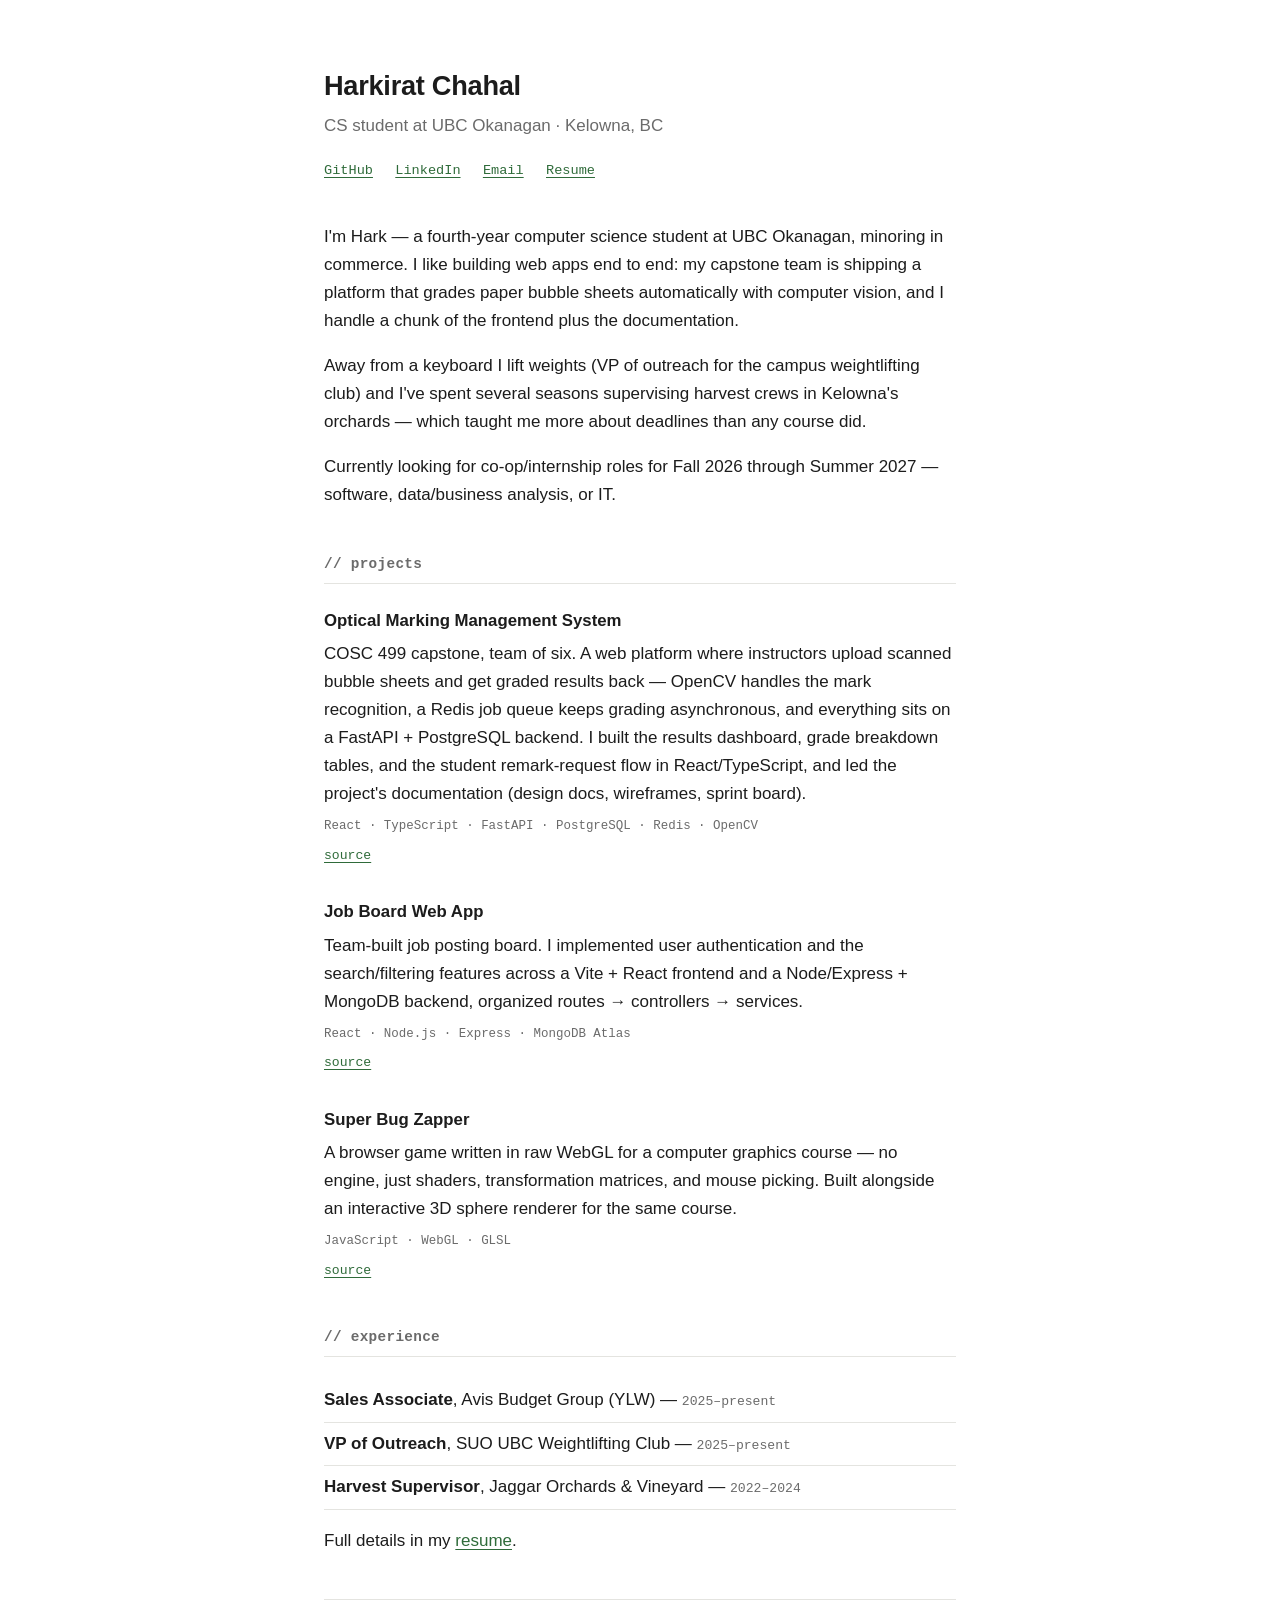
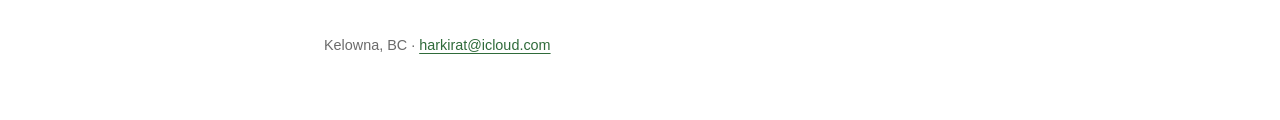
==== index.html @ ac201d3d "Update File Structure" ====
<!DOCTYPE html>
<html lang="en">
<head>
  <meta charset="UTF-8">
  <meta name="viewport" content="width=device-width, initial-scale=1.0">
  <title>Harkirat Chahal</title>
  <meta name="description" content="Harkirat Chahal — computer science student at UBC Okanagan. Projects, experience, and contact.">
  <link rel="stylesheet" href="style.css">
</head>
<body>
  <main>
    <header>
      <h1>Harkirat Chahal</h1>
      <p class="tagline">CS student at UBC Okanagan · Kelowna, BC</p>
      <nav class="links">
        <a href="https://github.com/harkirat-c">GitHub</a>
        <a href="https://www.linkedin.com/in/harkirat-chahal/">LinkedIn</a>
        <a href="mailto:harkirat@icloud.com">Email</a>
        <a href="Harkirat_Chahal_Resume.pdf">Resume</a>
      </nav>
    </header>

    <section id="about">
      <p>
        I'm Hark — a fourth-year computer science student at UBC Okanagan, minoring in
        commerce. I like building web apps end to end: my capstone team is shipping a
        platform that grades paper bubble sheets automatically with computer vision,
        and I handle a chunk of the frontend plus the documentation.
      </p>
      <p>
        Away from a keyboard I lift weights (VP of outreach for the campus weightlifting
        club) and I've spent several seasons supervising harvest crews in Kelowna's
        orchards — which taught me more about deadlines than any course did.
      </p>
      <p>
        Currently looking for co-op/internship roles for Fall 2026 through Summer 2027 —
        software, data/business analysis, or IT.
      </p>
    </section>

    <section id="projects">
      <h2>// projects</h2>

      <article class="project">
        <h3>Optical Marking Management System</h3>
        <p>
          COSC 499 capstone, team of six. A web platform where instructors upload scanned
          bubble sheets and get graded results back — OpenCV handles the mark recognition,
          a Redis job queue keeps grading asynchronous, and everything sits on a FastAPI +
          PostgreSQL backend. I built the results dashboard, grade breakdown tables, and
          the student remark-request flow in React/TypeScript, and led the project's
          documentation (design docs, wireframes, sprint board).
        </p>
        <p class="tags">React · TypeScript · FastAPI · PostgreSQL · Redis · OpenCV</p>
        <p class="plink"><a href="https://github.com/harkirat-c/REPO">source</a></p>
      </article>

      <article class="project">
        <h3>Job Board Web App</h3>
        <p>
          Team-built job posting board. I implemented user authentication and the
          search/filtering features across a Vite + React frontend and a Node/Express +
          MongoDB backend, organized routes → controllers → services.
        </p>
        <p class="tags">React · Node.js · Express · MongoDB Atlas</p>
        <p class="plink"><a href="https://github.com/harkirat-c/REPO">source</a></p>
      </article>

      <article class="project">
        <h3>Super Bug Zapper</h3>
        <p>
          A browser game written in raw WebGL for a computer graphics course — no engine,
          just shaders, transformation matrices, and mouse picking. Built alongside an
          interactive 3D sphere renderer for the same course.
        </p>
        <p class="tags">JavaScript · WebGL · GLSL</p>
        <p class="plink"><a href="https://github.com/harkirat-c/REPO">source</a></p>
      </article>
    </section>

    <section id="experience">
      <h2>// experience</h2>
      <ul class="jobs">
        <li><span class="role">Sales Associate</span>, Avis Budget Group (YLW) — <span class="when">2025–present</span></li>
        <li><span class="role">VP of Outreach</span>, SUO UBC Weightlifting Club — <span class="when">2025–present</span></li>
        <li><span class="role">Harvest Supervisor</span>, Jaggar Orchards &amp; Vineyard — <span class="when">2022–2024</span></li>
      </ul>
      <p>Full details in my <a href="Harkirat_Chahal_Resume.pdf">resume</a>.</p>
    </section>

    <footer>
      <p>Kelowna, BC · <a href="mailto:harkirat@icloud.com">harkirat@icloud.com</a></p>
    </footer>
  </main>
</body>
</html>
---- style.css ----
:root {
  --ink: #1c1c1c;
  --muted: #6b6b6b;
  --accent: #2f6b3a;
  --rule: #e4e4e0;
  --mono: ui-monospace, "SF Mono", "Cascadia Code", Menlo, Consolas, monospace;
}

* { box-sizing: border-box; }

body {
  margin: 0;
  color: var(--ink);
  background: #fff;
  font: 17px/1.65 -apple-system, BlinkMacSystemFont, "Segoe UI", Roboto, Helvetica, Arial, sans-serif;
}

main {
  max-width: 42rem;
  margin: 0 auto;
  padding: 4rem 1.25rem 3rem;
}

header { margin-bottom: 2.5rem; }

h1 {
  font-size: 1.7rem;
  margin: 0 0 0.2rem;
  letter-spacing: -0.01em;
}

.tagline {
  color: var(--muted);
  margin: 0 0 0.9rem;
}

.links a {
  font-family: var(--mono);
  font-size: 0.85rem;
  margin-right: 1.1rem;
}

a {
  color: var(--accent);
  text-decoration-thickness: 1px;
  text-underline-offset: 3px;
}

a:hover { text-decoration-thickness: 2px; }

a:focus-visible {
  outline: 2px solid var(--accent);
  outline-offset: 2px;
}

section { margin-bottom: 2.75rem; }

h2 {
  font-family: var(--mono);
  font-size: 0.9rem;
  font-weight: 600;
  color: var(--muted);
  letter-spacing: 0.02em;
  border-bottom: 1px solid var(--rule);
  padding-bottom: 0.4rem;
  margin: 0 0 1.4rem;
}

.project { margin-bottom: 2rem; }

.project h3 {
  font-size: 1.05rem;
  margin: 0 0 0.35rem;
}

.project p { margin: 0 0 0.5rem; }

.tags {
  font-family: var(--mono);
  font-size: 0.78rem;
  color: var(--muted);
}

.plink { font-family: var(--mono); font-size: 0.82rem; }

.jobs {
  list-style: none;
  padding: 0;
  margin: 0 0 1rem;
}

.jobs li {
  padding: 0.45rem 0;
  border-bottom: 1px solid var(--rule);
}

.role { font-weight: 600; }

.when {
  color: var(--muted);
  font-family: var(--mono);
  font-size: 0.82rem;
}

footer {
  border-top: 1px solid var(--rule);
  padding-top: 1.25rem;
  color: var(--muted);
  font-size: 0.9rem;
}

@media (max-width: 480px) {
  main { padding-top: 2.5rem; }
  body { font-size: 16px; }
}
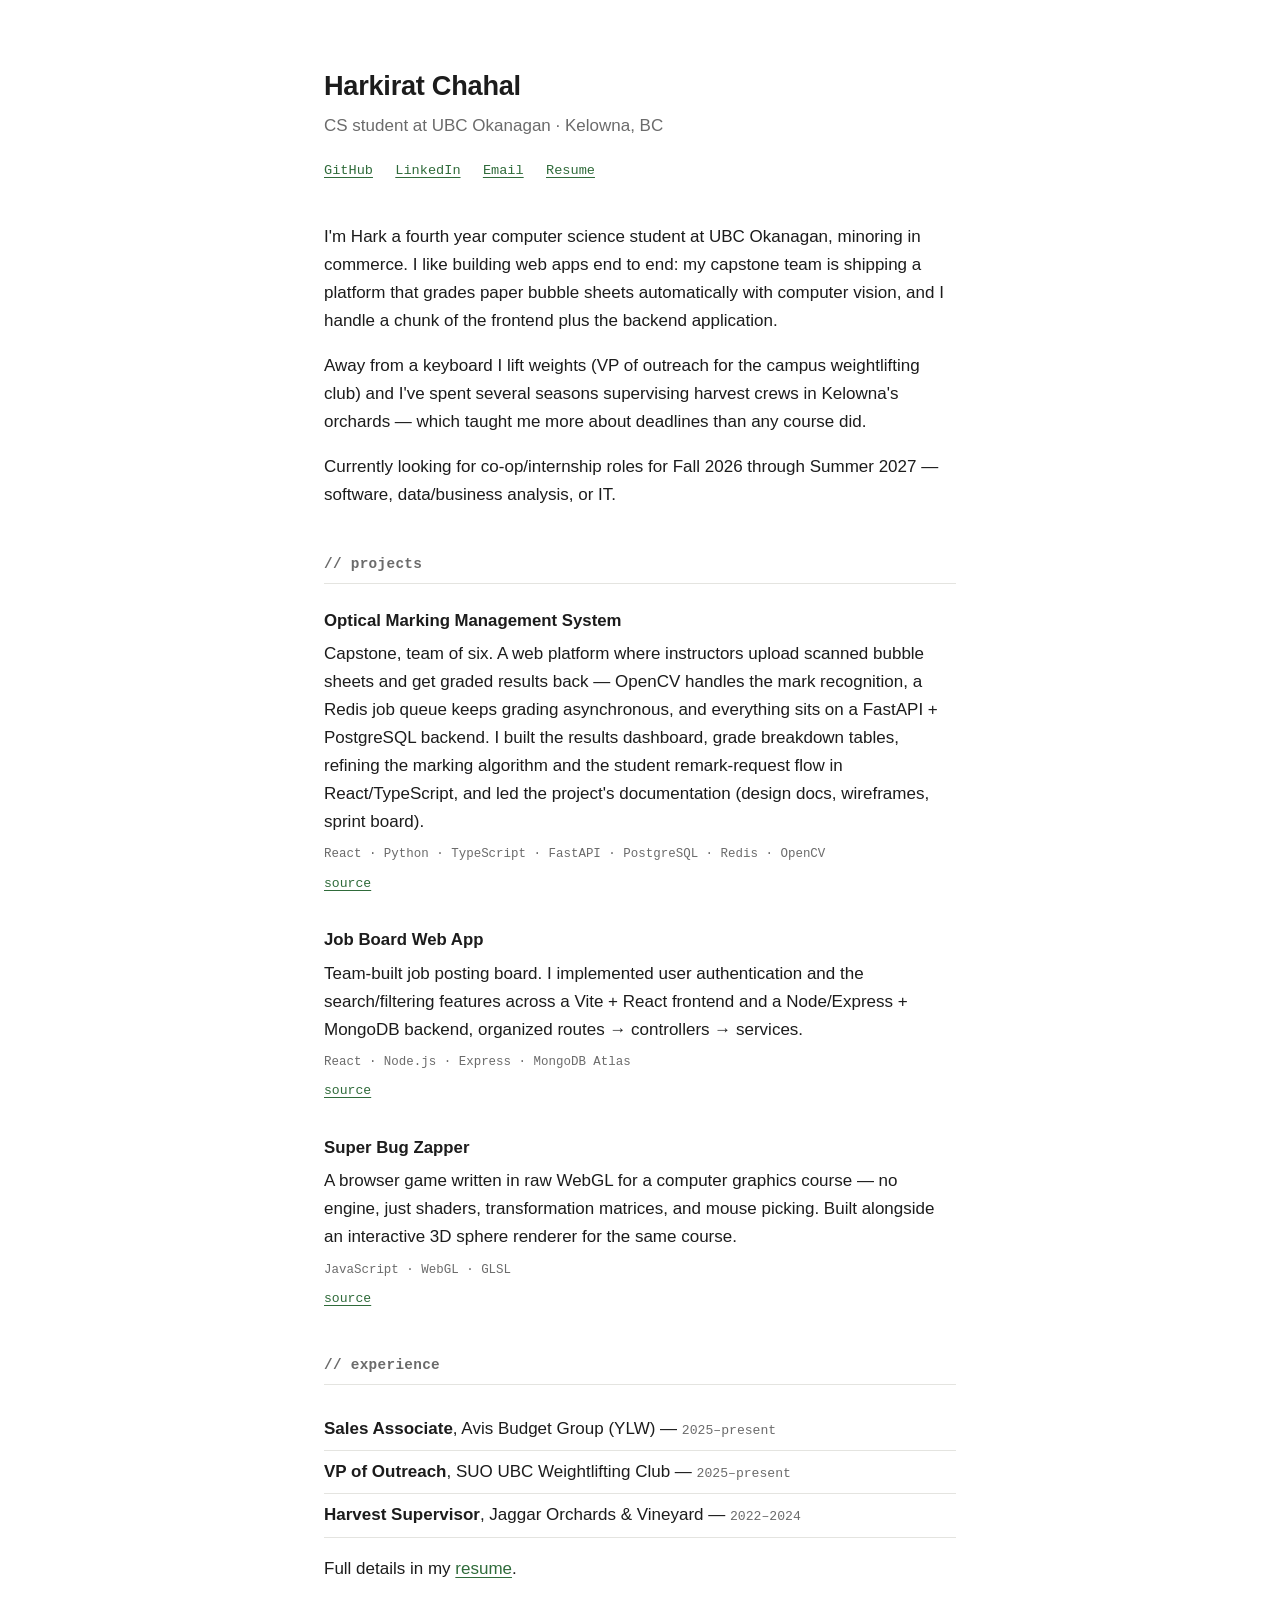
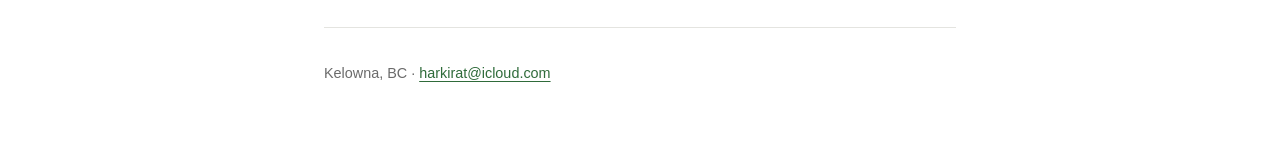
==== commit f712c159: "Refine index.html wording" ====
--- a/index.html
+++ b/index.html
@@ -22,10 +22,10 @@
 
     <section id="about">
       <p>
-        I'm Hark — a fourth-year computer science student at UBC Okanagan, minoring in
+        I'm Hark a fourth year computer science student at UBC Okanagan, minoring in
         commerce. I like building web apps end to end: my capstone team is shipping a
         platform that grades paper bubble sheets automatically with computer vision,
-        and I handle a chunk of the frontend plus the documentation.
+        and I handle a chunk of the frontend plus the backend application.
       </p>
       <p>
         Away from a keyboard I lift weights (VP of outreach for the campus weightlifting
@@ -44,14 +44,14 @@
       <article class="project">
         <h3>Optical Marking Management System</h3>
         <p>
-          COSC 499 capstone, team of six. A web platform where instructors upload scanned
+          Capstone, team of six. A web platform where instructors upload scanned
           bubble sheets and get graded results back — OpenCV handles the mark recognition,
           a Redis job queue keeps grading asynchronous, and everything sits on a FastAPI +
-          PostgreSQL backend. I built the results dashboard, grade breakdown tables, and
+          PostgreSQL backend. I built the results dashboard, grade breakdown tables, refining the marking algorithm and
           the student remark-request flow in React/TypeScript, and led the project's
           documentation (design docs, wireframes, sprint board).
         </p>
-        <p class="tags">React · TypeScript · FastAPI · PostgreSQL · Redis · OpenCV</p>
+        <p class="tags">React · Python · TypeScript · FastAPI · PostgreSQL · Redis · OpenCV</p>
         <p class="plink"><a href="https://github.com/harkirat-c/REPO">source</a></p>
       </article>
 
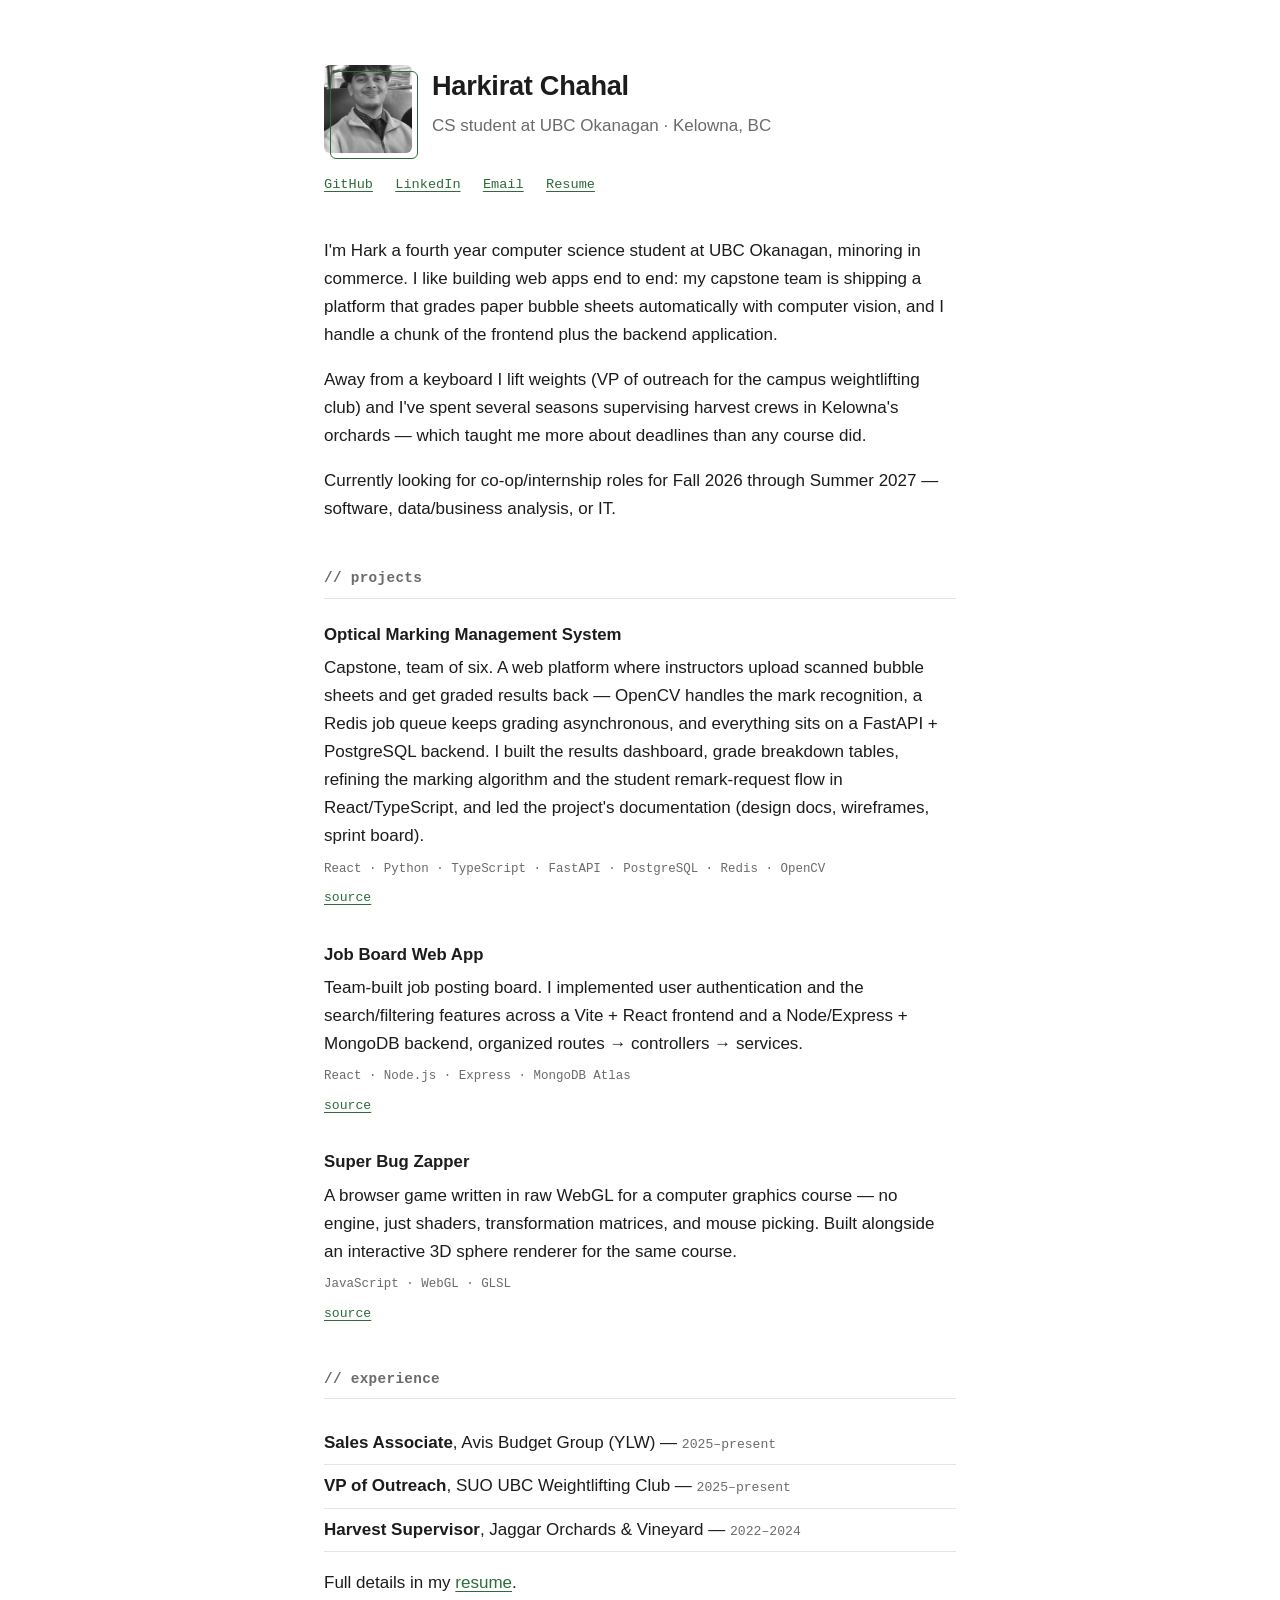
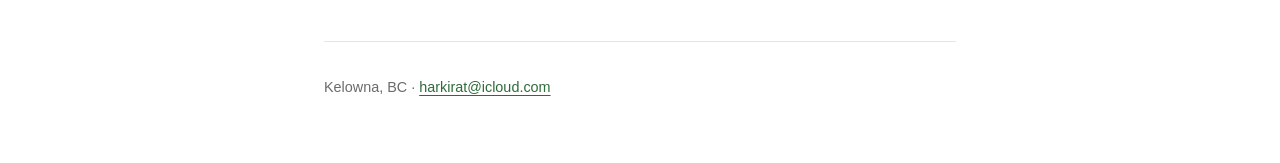
==== commit c6e90fed: "Add photo + styling" ====
--- a/index.html
+++ b/index.html
@@ -10,8 +10,15 @@
 <body>
   <main>
     <header>
-      <h1>Harkirat Chahal</h1>
-      <p class="tagline">CS student at UBC Okanagan · Kelowna, BC</p>
+      <div class="header-row">                   
+        <a href="#" class="pfp" aria-hidden="true" tabindex="-1"> 
+          <img src="linkedin-pic.jpeg" alt="Harkirat Chahal">       
+        </a>                                                      
+        <div>
+          <h1>Harkirat Chahal</h1>
+          <p class="tagline">CS student at UBC Okanagan · Kelowna, BC</p>
+        </div>                                                    <!-- new -->
+      </div> 
       <nav class="links">
         <a href="https://github.com/harkirat-c">GitHub</a>
         <a href="https://www.linkedin.com/in/harkirat-chahal/">LinkedIn</a>
--- a/style.css
+++ b/style.css
@@ -113,3 +113,48 @@
   main { padding-top: 2.5rem; }
   body { font-size: 16px; }
 }
+
+.header-row {
+  display: flex;
+  align-items: center;
+  gap: 1.25rem;
+  margin-bottom: 0.9rem;
+}
+
+.pfp {
+  flex-shrink: 0;
+  display: block;
+  position: relative;
+}
+
+.pfp img {
+  display: block;
+  width: 88px;
+  height: 88px;
+  object-fit: cover;
+  border-radius: 6px;
+  filter: grayscale(1);
+  transition: filter 0.35s ease, transform 0.35s ease;
+}
+
+.pfp::after {
+  content: "";
+  position: absolute;
+  inset: 0;
+  border: 1.5px solid var(--accent);
+  border-radius: 6px;
+  transform: translate(6px, 6px);
+  transition: transform 0.35s ease;
+  pointer-events: none;
+}
+
+.pfp:hover img { filter: grayscale(0); transform: translate(-2px, -2px); }
+.pfp:hover::after { transform: translate(3px, 3px); }
+
+@media (prefers-reduced-motion: reduce) {
+  .pfp img, .pfp::after { transition: none; }
+}
+
+@media (max-width: 480px) {
+  .pfp img { width: 72px; height: 72px; }
+}
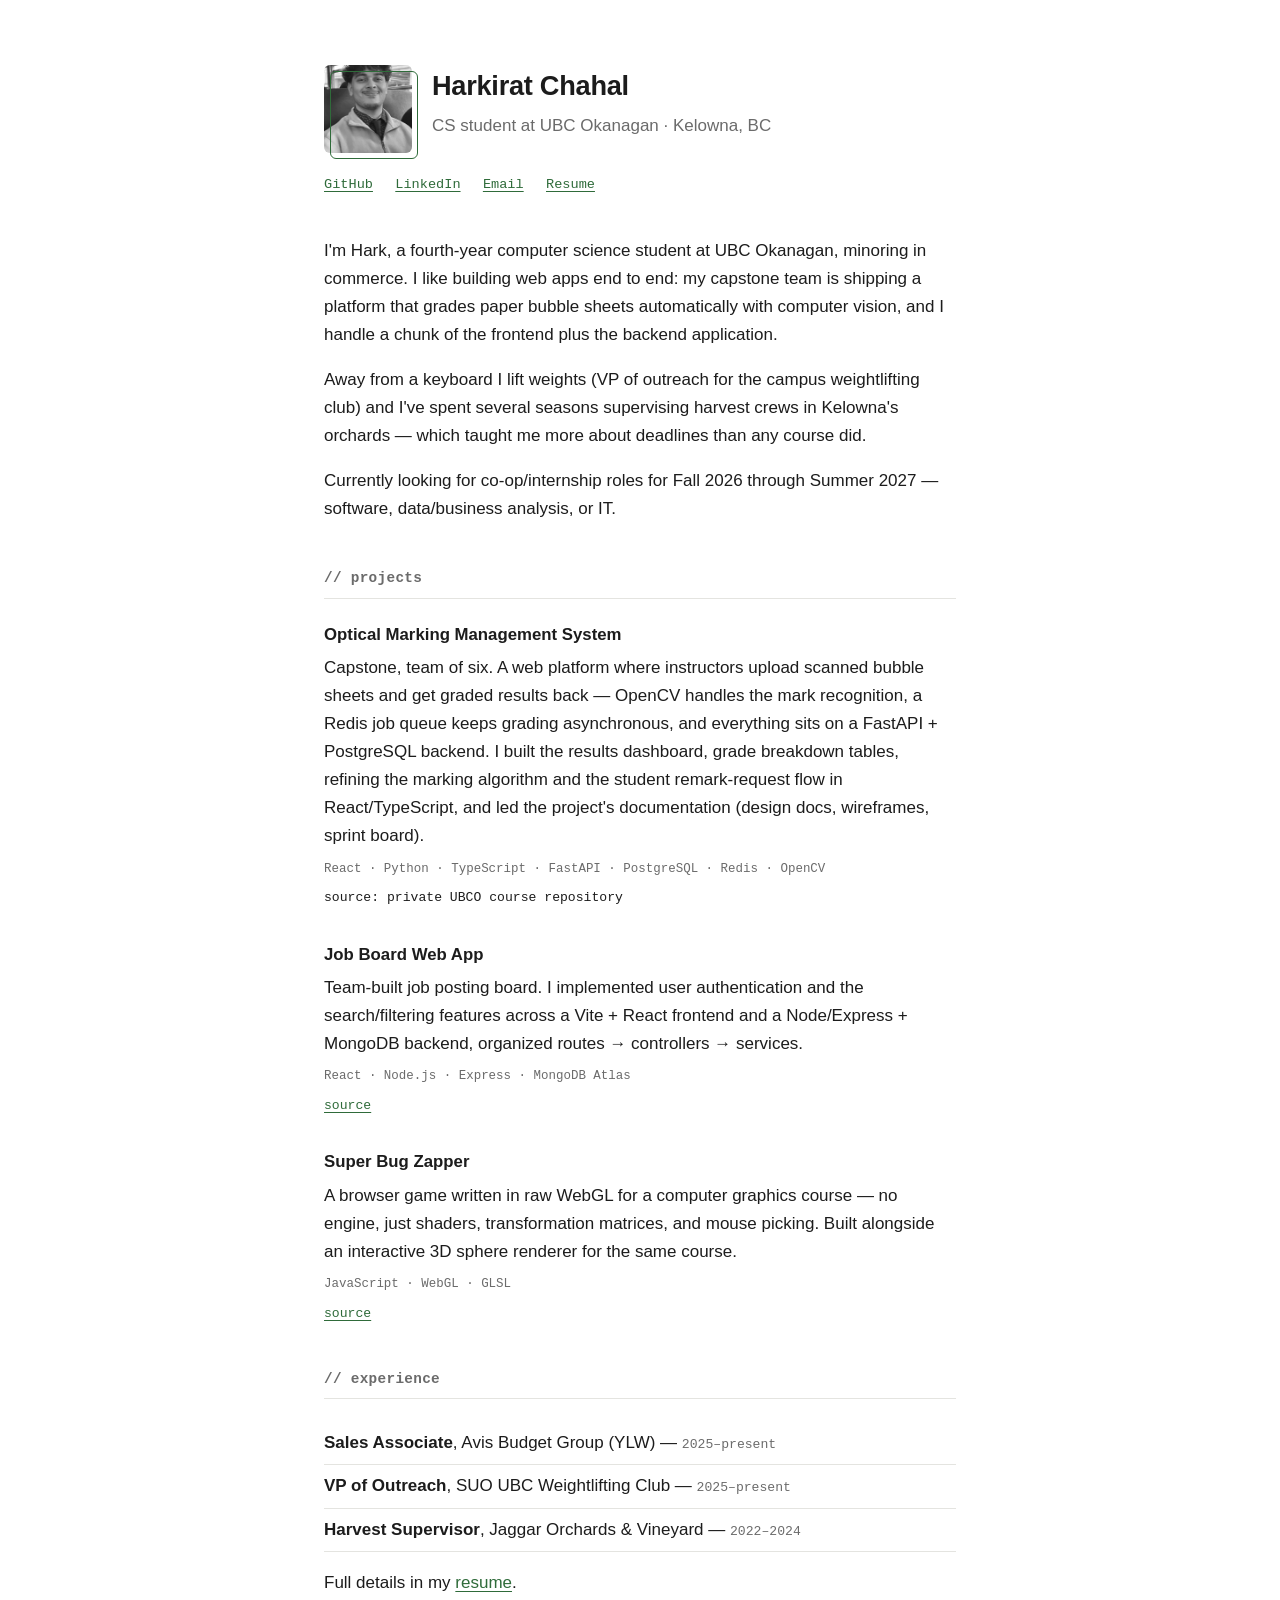
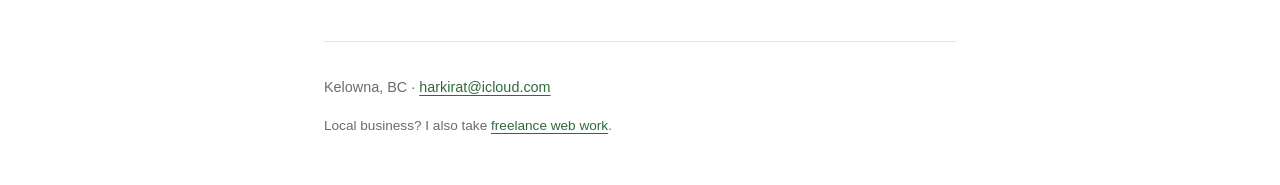
==== commit e5ebf05c: "Add freelance services page; fix dead project links - index.html: three project 'source' links point" ====
--- a/index.html
+++ b/index.html
@@ -29,7 +29,7 @@
 
     <section id="about">
       <p>
-        I'm Hark a fourth year computer science student at UBC Okanagan, minoring in
+        I'm Hark, a fourth-year computer science student at UBC Okanagan, minoring in
         commerce. I like building web apps end to end: my capstone team is shipping a
         platform that grades paper bubble sheets automatically with computer vision,
         and I handle a chunk of the frontend plus the backend application.
@@ -59,7 +59,7 @@
           documentation (design docs, wireframes, sprint board).
         </p>
         <p class="tags">React · Python · TypeScript · FastAPI · PostgreSQL · Redis · OpenCV</p>
-        <p class="plink"><a href="https://github.com/harkirat-c/REPO">source</a></p>
+        <p class="plink">source: private UBCO course repository</p>
       </article>
 
       <article class="project">
@@ -70,7 +70,7 @@
           MongoDB backend, organized routes → controllers → services.
         </p>
         <p class="tags">React · Node.js · Express · MongoDB Atlas</p>
-        <p class="plink"><a href="https://github.com/harkirat-c/REPO">source</a></p>
+        <p class="plink"><a href="https://github.com/harkirat-c/job-board-showcase">source</a></p>
       </article>
 
       <article class="project">
@@ -81,7 +81,7 @@
           interactive 3D sphere renderer for the same course.
         </p>
         <p class="tags">JavaScript · WebGL · GLSL</p>
-        <p class="plink"><a href="https://github.com/harkirat-c/REPO">source</a></p>
+        <p class="plink"><a href="https://github.com/harkirat-c/SuperBugZapper">source</a></p>
       </article>
     </section>
 
@@ -97,6 +97,7 @@
 
     <footer>
       <p>Kelowna, BC · <a href="mailto:harkirat@icloud.com">harkirat@icloud.com</a></p>
+      <p class="foot-alt">Local business? I also take <a href="hire.html">freelance web work</a>.</p>
     </footer>
   </main>
 </body>
--- a/style.css
+++ b/style.css
@@ -157,4 +157,34 @@
 
 @media (max-width: 480px) {
   .pfp img { width: 72px; height: 72px; }
-}+}
+/* --- hire.html --- */
+
+.price-line {
+  font-family: var(--mono);
+  font-size: 0.92rem;
+  color: var(--ink);
+  border-left: 2px solid var(--accent);
+  padding-left: 0.85rem;
+  margin: 0 0 1.1rem;
+}
+
+.deliverables,
+.steps {
+  padding-left: 1.2rem;
+  margin: 0 0 1.1rem;
+}
+
+.deliverables li,
+.steps li { padding: 0.25rem 0; }
+
+.cta {
+  font-family: var(--mono);
+  font-size: 1.05rem;
+  margin: 0 0 0.5rem;
+}
+
+.foot-alt {
+  font-size: 0.85rem;
+  margin: 0.4rem 0 0;
+}
